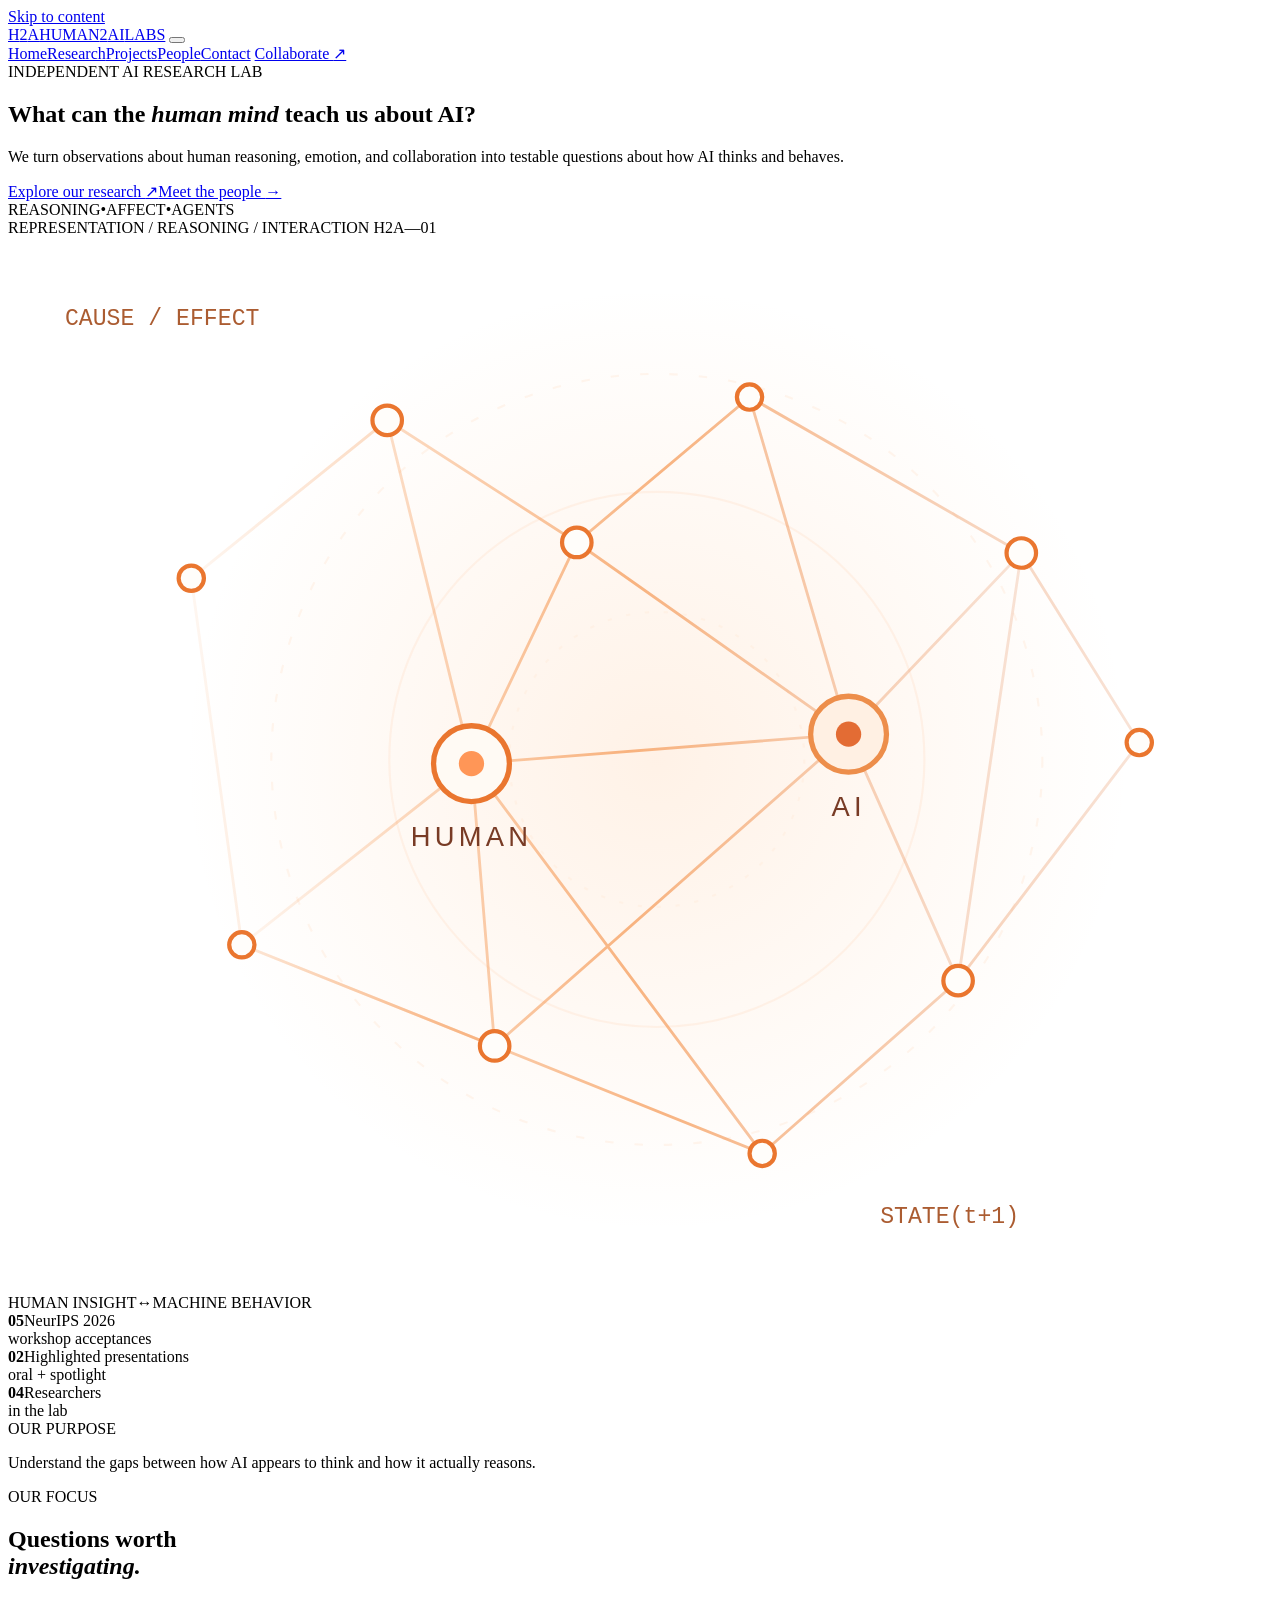
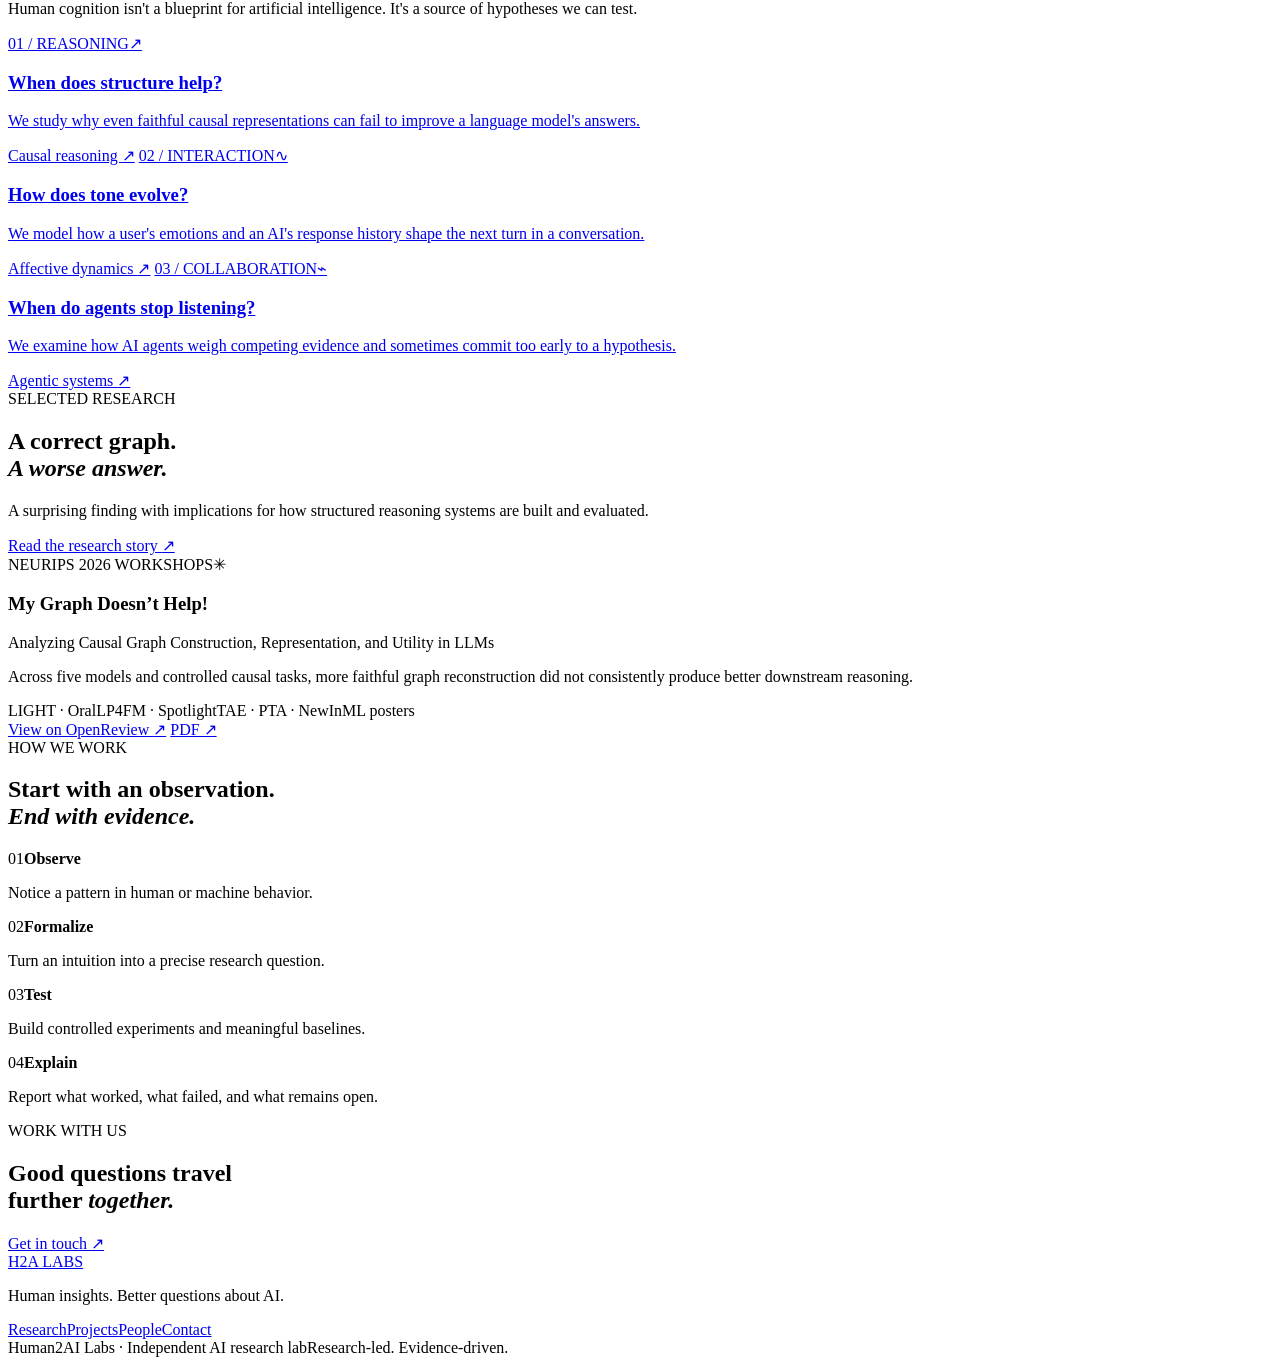
==== index.html @ 99ce7f2d "Add files via upload" ====
<!doctype html>
<html lang="en">
<head>
  <meta charset="utf-8"><meta name="viewport" content="width=device-width, initial-scale=1">
  <title>Home | Human2AI Labs</title>
  <meta name="description" content="Human2AI Labs investigates AI reasoning, affective dynamics, and agentic behavior through questions inspired by human cognition.">
  <meta name="theme-color" content="#fffaf4">
  <meta property="og:title" content="Home | Human2AI Labs"><meta property="og:description" content="Human2AI Labs investigates AI reasoning, affective dynamics, and agentic behavior through questions inspired by human cognition."><meta property="og:type" content="website">
  <link rel="icon" href="assets/favicon.svg" type="image/svg+xml">
  <link rel="preconnect" href="https://fonts.googleapis.com">
  <link rel="preconnect" href="https://fonts.gstatic.com" crossorigin>
  <link href="https://fonts.googleapis.com/css2?family=DM+Sans:wght@400;500;600;700;800&family=Manrope:wght@400;500;600;700;800&display=swap" rel="stylesheet">
  <link rel="stylesheet" href="assets/styles.css">
</head>
<body class="page-index">
<a class="skip-link" href="#main">Skip to content</a>
<header class="site-header">
 <div class="container header-inner">
  <a class="brand" href="index.html" aria-label="Human2AI Labs homepage"><span class="brand-mark"><span class="brand-h">H</span><span class="brand-split">2</span><span class="brand-a">A</span></span><span class="brand-word">HUMAN<span class="brand-two">2</span>AI<span class="brand-sub">LABS</span></span></a>
  <button class="nav-toggle" type="button" aria-label="Open navigation" aria-controls="main-nav" aria-expanded="false"><span></span><span></span><span></span></button>
  <nav id="main-nav" class="main-nav" aria-label="Main navigation">
    <a href="index.html" aria-current="page">Home</a><a href="research.html" >Research</a><a href="projects.html" >Projects</a><a href="people.html" >People</a><a href="contact.html" >Contact</a>
    <a href="contact.html" class="nav-cta">Collaborate <span aria-hidden="true">↗</span></a>
  </nav>
 </div>
</header>
<main id="main">
<section class="hero-section">
 <div class="container hero-grid">
  <div class="hero-copy"><div class="eyebrow light"><span class="eyebrow-line"></span> INDEPENDENT AI RESEARCH LAB</div>
   <h1>What can the <em>human mind</em> teach us about AI?</h1>
   <p class="hero-lede">We turn observations about human reasoning, emotion, and collaboration into testable questions about how AI thinks and behaves.</p>
   <div class="hero-buttons"><a class="button button-primary" href="research.html">Explore our research <span>↗</span></a><a class="button button-ghost" href="people.html">Meet the people <span>→</span></a></div>
   <div class="hero-rail"><span class="rail-line"></span><span>REASONING</span><span>•</span><span>AFFECT</span><span>•</span><span>AGENTS</span></div>
  </div>
  <div class="hero-art" aria-hidden="true">
  <div class="visual-top"><span class="visual-dot"></span> REPRESENTATION / REASONING / INTERACTION <span class="visual-index">H2A—01</span></div>
  <svg class="network" viewBox="0 0 600 500" role="img" aria-label="Abstract network of human cognition and AI systems">
    <defs>
      <linearGradient id="nline" x1="0" x2="1"><stop offset="0" stop-color="#f59650" stop-opacity=".08"/><stop offset=".5" stop-color="#f59650" stop-opacity=".7"/><stop offset="1" stop-color="#e9a37b" stop-opacity=".3"/></linearGradient>
      <radialGradient id="glow"><stop stop-color="#ffb577" stop-opacity=".18"/><stop offset="1" stop-color="#ffb577" stop-opacity="0"/></radialGradient>
    </defs>
    <circle cx="308" cy="248" r="224" fill="url(#glow)"/>
    <circle cx="308" cy="248" r="183" fill="none" stroke="#ffc194" stroke-opacity=".15" stroke-dasharray="4 10"/>
    <circle cx="308" cy="248" r="127" fill="none" stroke="#ffc194" stroke-opacity=".16"/>
    <circle cx="308" cy="248" r="70" fill="none" stroke="#ffc194" stroke-opacity=".10" stroke-dasharray="2 7"/>
    <g stroke="url(#nline)" stroke-width="1.35" fill="none">
      <path d="M87 162 180 87 270 145 352 76 481 150 537 240 451 353 358 435 231 384 111 336 87 162"/>
      <path d="M180 87 220 250 111 336 M270 145 220 250 358 435 M352 76 399 236 481 150 M481 150 451 353 399 236 M111 336 231 384 220 250 M220 250 399 236 451 353 M270 145 399 236 M231 384 399 236"/>
    </g>
    <g fill="#fffdfa" stroke="#ea762f" stroke-width="2">
      <circle cx="87" cy="162" r="6"/><circle cx="180" cy="87" r="7"/><circle cx="270" cy="145" r="7"/><circle cx="352" cy="76" r="6"/>
      <circle cx="481" cy="150" r="7"/><circle cx="537" cy="240" r="6"/><circle cx="451" cy="353" r="7"/><circle cx="358" cy="435" r="6"/>
      <circle cx="231" cy="384" r="7"/><circle cx="111" cy="336" r="6"/>
    </g>
    <circle cx="220" cy="250" r="18" fill="#fffaf4" stroke="#ea762f" stroke-width="2.5"/><circle cx="220" cy="250" r="6" fill="#ff9657"/>
    <circle cx="399" cy="236" r="18" fill="#fff0e3" stroke="#ed8e4b" stroke-width="2.5"/><circle cx="399" cy="236" r="6" fill="#e36c34"/>
    <g font-size="13" font-family="Arial, sans-serif" letter-spacing="2" fill="#783b25">
      <text x="220" y="289" text-anchor="middle">HUMAN</text><text x="399" y="275" text-anchor="middle">AI</text>
    </g>
    <g font-family="monospace" font-size="11" fill="#ab5c31"><text x="27" y="42">CAUSE / EFFECT</text><text x="414" y="468">STATE(t+1)</text></g>
  </svg>
  <div class="visual-bottom"><span>HUMAN INSIGHT</span><span class="visual-arrow">↔</span><span>MACHINE BEHAVIOR</span></div>
</div>
 </div>
</section>
<section class="overview-band"><div class="container metrics-grid">
 <div class="metric"><strong>05</strong><span>NeurIPS 2026<br>workshop acceptances</span></div>
 <div class="metric"><strong>02</strong><span>Highlighted presentations<br>oral + spotlight</span></div>
 <div class="metric"><strong>04</strong><span>Researchers<br>in the lab</span></div>
 <div class="metric metric-caption"><span class="eyebrow">OUR PURPOSE</span><p>Understand the gaps between how AI appears to think and how it actually reasons.</p></div>
</div></section>
<section class="section"><div class="container">
 <div class="section-head split"><div><div class="eyebrow"><span class="eyebrow-line"></span> OUR FOCUS</div><h2>Questions worth<br><em>investigating.</em></h2></div><p>Human cognition isn't a blueprint for artificial intelligence. It's a source of hypotheses we can test.</p></div>
 <div class="three-col">
  <a class="focus-card" href="research.html#causal"><span class="card-index">01 / REASONING</span><span class="focus-glyph">↗</span><h3>When does structure help?</h3><p>We study why even faithful causal representations can fail to improve a language model's answers.</p><span class="card-link">Causal reasoning <span>↗</span></span></a>
  <a class="focus-card" href="research.html#affect"><span class="card-index">02 / INTERACTION</span><span class="focus-glyph">∿</span><h3>How does tone evolve?</h3><p>We model how a user's emotions and an AI's response history shape the next turn in a conversation.</p><span class="card-link">Affective dynamics <span>↗</span></span></a>
  <a class="focus-card" href="research.html#agents"><span class="card-index">03 / COLLABORATION</span><span class="focus-glyph">⌁</span><h3>When do agents stop listening?</h3><p>We examine how AI agents weigh competing evidence and sometimes commit too early to a hypothesis.</p><span class="card-link">Agentic systems <span>↗</span></span></a>
 </div>
</div></section>
<section class="section tinted"><div class="container featured-grid">
 <div class="feature-label"><div class="eyebrow"><span class="eyebrow-line"></span> SELECTED RESEARCH</div><h2>A correct graph.<br><em>A worse answer.</em></h2><p>A surprising finding with implications for how structured reasoning systems are built and evaluated.</p><a class="text-link" href="research.html#causal">Read the research story <span>↗</span></a></div>
 <article class="feature-paper"><div class="paper-topline"><span class="pill pill-dark">NEURIPS 2026 WORKSHOPS</span><span class="paper-star">✳</span></div><h3>My Graph Doesn’t Help!</h3><p class="paper-subtitle">Analyzing Causal Graph Construction, Representation, and Utility in LLMs</p><div class="feature-rule"></div><p>Across five models and controlled causal tasks, more faithful graph reconstruction did not consistently produce better downstream reasoning.</p><div class="paper-badges"><span>LIGHT · Oral</span><span>LP4FM · Spotlight</span><span>TAE · PTA · NewInML posters</span></div><a class="text-link" href="https://openreview.net/forum?id=rM2qEFqoWK" target="_blank" rel="noopener noreferrer">View on OpenReview <span>↗</span></a> <a class="text-link pdf-link" href="https://openreview.net/pdf?id=rM2qEFqoWK" target="_blank" rel="noopener noreferrer">PDF ↗</a></article>
</div></section>
<section class="section statement-section"><div class="container statement-grid"><div class="eyebrow"><span class="eyebrow-line"></span> HOW WE WORK</div><div><h2>Start with an observation.<br><em>End with evidence.</em></h2><div class="steps"><div><span>01</span><strong>Observe</strong><p>Notice a pattern in human or machine behavior.</p></div><div><span>02</span><strong>Formalize</strong><p>Turn an intuition into a precise research question.</p></div><div><span>03</span><strong>Test</strong><p>Build controlled experiments and meaningful baselines.</p></div><div><span>04</span><strong>Explain</strong><p>Report what worked, what failed, and what remains open.</p></div></div></div></div></section>
<section class="cta-band"><div class="container cta-content"><div><div class="eyebrow light">WORK WITH US</div><h2>Good questions travel<br>further <em>together.</em></h2></div><a class="button button-white" href="contact.html">Get in touch <span>↗</span></a></div></section>
</main>
<footer class="site-footer">
 <div class="container footer-top"><div><a class="footer-logo" href="index.html">H<span>2</span>A<span class="footer-lab"> LABS</span></a><p>Human insights. Better questions about AI.</p></div><div class="footer-links"><a href="research.html">Research</a><a href="projects.html">Projects</a><a href="people.html">People</a><a href="contact.html">Contact</a></div></div>
 <div class="container footer-bottom"><span>Human2AI Labs · Independent AI research lab</span><span>Research-led. Evidence-driven.</span></div>
</footer>
<script src="assets/site.js" defer></script>
</body>
</html>
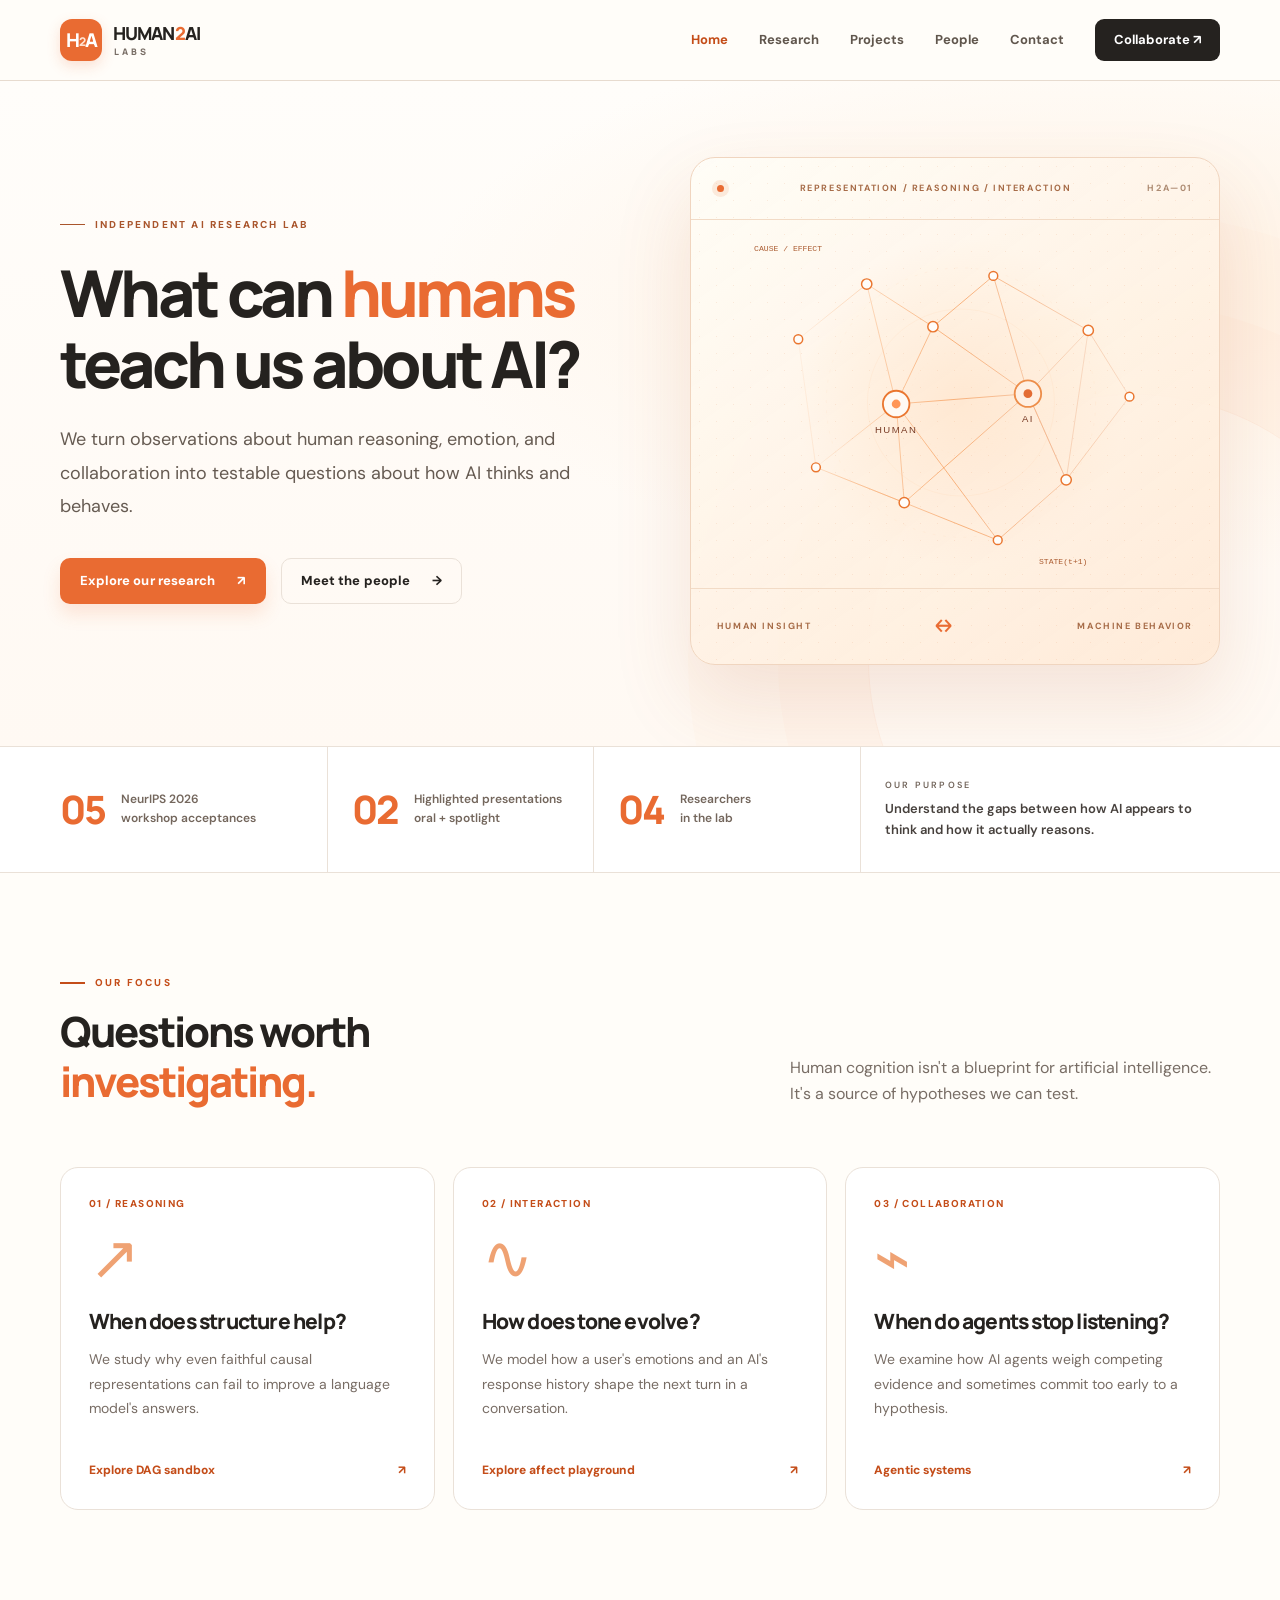
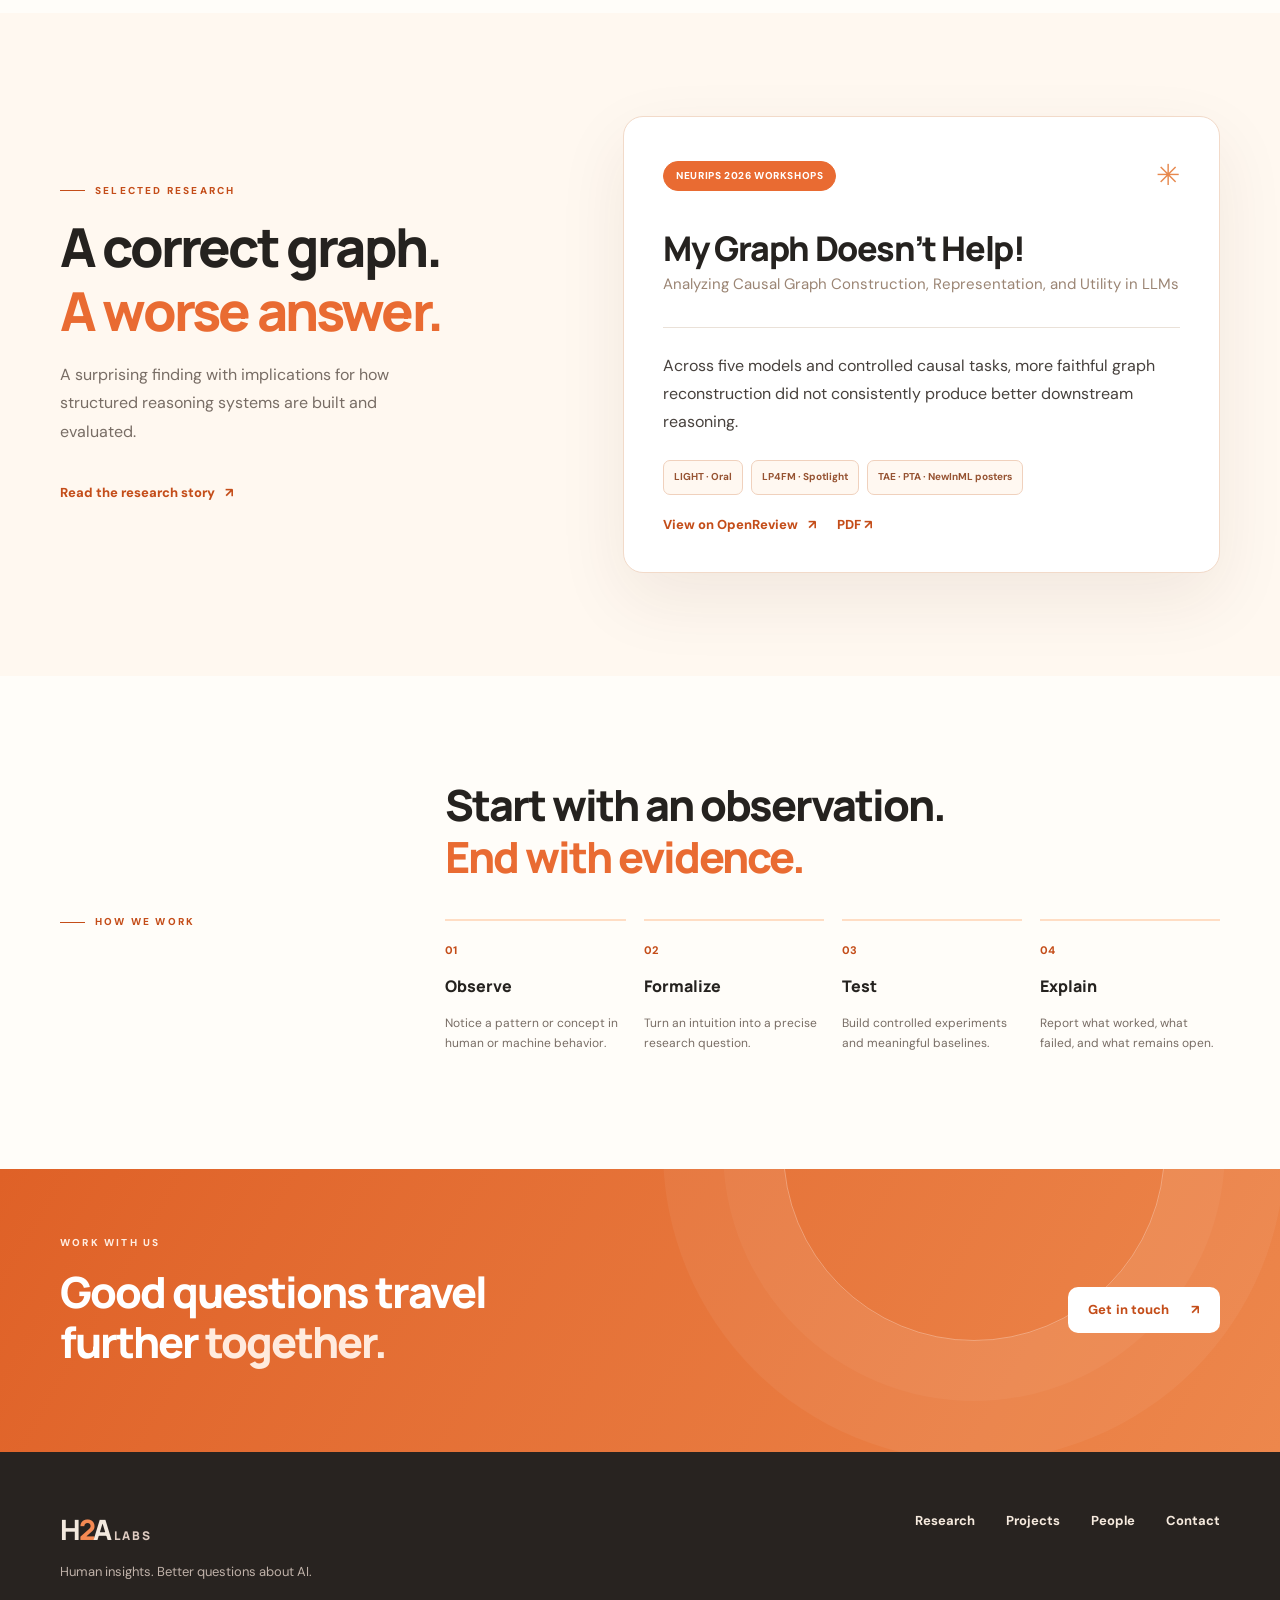
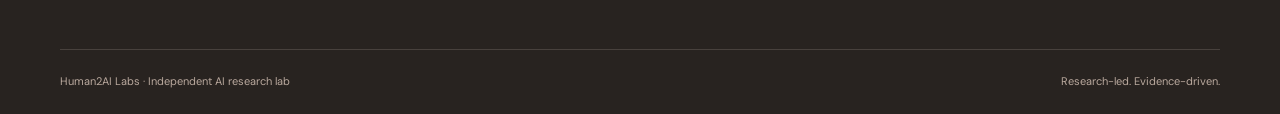
==== commit 1e9ecf13: "Add gated paper previews and interactive H2A research sandboxes" ====
--- a/index.html
+++ b/index.html
@@ -28,10 +28,10 @@
 <section class="hero-section">
  <div class="container hero-grid">
   <div class="hero-copy"><div class="eyebrow light"><span class="eyebrow-line"></span> INDEPENDENT AI RESEARCH LAB</div>
-   <h1>What can the <em>human mind</em> teach us about AI?</h1>
+   <h1>What can <em>humans</em> teach us about AI?</h1>
    <p class="hero-lede">We turn observations about human reasoning, emotion, and collaboration into testable questions about how AI thinks and behaves.</p>
    <div class="hero-buttons"><a class="button button-primary" href="research.html">Explore our research <span>↗</span></a><a class="button button-ghost" href="people.html">Meet the people <span>→</span></a></div>
-   <div class="hero-rail"><span class="rail-line"></span><span>REASONING</span><span>•</span><span>AFFECT</span><span>•</span><span>AGENTS</span></div>
+   
   </div>
   <div class="hero-art" aria-hidden="true">
   <div class="visual-top"><span class="visual-dot"></span> REPRESENTATION / REASONING / INTERACTION <span class="visual-index">H2A—01</span></div>
@@ -73,8 +73,8 @@
 <section class="section"><div class="container">
  <div class="section-head split"><div><div class="eyebrow"><span class="eyebrow-line"></span> OUR FOCUS</div><h2>Questions worth<br><em>investigating.</em></h2></div><p>Human cognition isn't a blueprint for artificial intelligence. It's a source of hypotheses we can test.</p></div>
  <div class="three-col">
-  <a class="focus-card" href="research.html#causal"><span class="card-index">01 / REASONING</span><span class="focus-glyph">↗</span><h3>When does structure help?</h3><p>We study why even faithful causal representations can fail to improve a language model's answers.</p><span class="card-link">Causal reasoning <span>↗</span></span></a>
-  <a class="focus-card" href="research.html#affect"><span class="card-index">02 / INTERACTION</span><span class="focus-glyph">∿</span><h3>How does tone evolve?</h3><p>We model how a user's emotions and an AI's response history shape the next turn in a conversation.</p><span class="card-link">Affective dynamics <span>↗</span></span></a>
+  <a class="focus-card" href="dag-sandbox.html"><span class="card-index">01 / REASONING</span><span class="focus-glyph">↗</span><h3>When does structure help?</h3><p>We study why even faithful causal representations can fail to improve a language model's answers.</p><span class="card-link">Explore DAG sandbox <span>↗</span></span></a>
+  <a class="focus-card" href="affect-sandbox.html"><span class="card-index">02 / INTERACTION</span><span class="focus-glyph">∿</span><h3>How does tone evolve?</h3><p>We model how a user's emotions and an AI's response history shape the next turn in a conversation.</p><span class="card-link">Explore affect playground <span>↗</span></span></a>
   <a class="focus-card" href="research.html#agents"><span class="card-index">03 / COLLABORATION</span><span class="focus-glyph">⌁</span><h3>When do agents stop listening?</h3><p>We examine how AI agents weigh competing evidence and sometimes commit too early to a hypothesis.</p><span class="card-link">Agentic systems <span>↗</span></span></a>
  </div>
 </div></section>
@@ -82,7 +82,7 @@
  <div class="feature-label"><div class="eyebrow"><span class="eyebrow-line"></span> SELECTED RESEARCH</div><h2>A correct graph.<br><em>A worse answer.</em></h2><p>A surprising finding with implications for how structured reasoning systems are built and evaluated.</p><a class="text-link" href="research.html#causal">Read the research story <span>↗</span></a></div>
  <article class="feature-paper"><div class="paper-topline"><span class="pill pill-dark">NEURIPS 2026 WORKSHOPS</span><span class="paper-star">✳</span></div><h3>My Graph Doesn’t Help!</h3><p class="paper-subtitle">Analyzing Causal Graph Construction, Representation, and Utility in LLMs</p><div class="feature-rule"></div><p>Across five models and controlled causal tasks, more faithful graph reconstruction did not consistently produce better downstream reasoning.</p><div class="paper-badges"><span>LIGHT · Oral</span><span>LP4FM · Spotlight</span><span>TAE · PTA · NewInML posters</span></div><a class="text-link" href="https://openreview.net/forum?id=rM2qEFqoWK" target="_blank" rel="noopener noreferrer">View on OpenReview <span>↗</span></a> <a class="text-link pdf-link" href="https://openreview.net/pdf?id=rM2qEFqoWK" target="_blank" rel="noopener noreferrer">PDF ↗</a></article>
 </div></section>
-<section class="section statement-section"><div class="container statement-grid"><div class="eyebrow"><span class="eyebrow-line"></span> HOW WE WORK</div><div><h2>Start with an observation.<br><em>End with evidence.</em></h2><div class="steps"><div><span>01</span><strong>Observe</strong><p>Notice a pattern in human or machine behavior.</p></div><div><span>02</span><strong>Formalize</strong><p>Turn an intuition into a precise research question.</p></div><div><span>03</span><strong>Test</strong><p>Build controlled experiments and meaningful baselines.</p></div><div><span>04</span><strong>Explain</strong><p>Report what worked, what failed, and what remains open.</p></div></div></div></div></section>
+<section class="section statement-section"><div class="container statement-grid"><div class="eyebrow"><span class="eyebrow-line"></span> HOW WE WORK</div><div><h2>Start with an observation.<br><em>End with evidence.</em></h2><div class="steps"><div><span>01</span><strong>Observe</strong><p>Notice a pattern or concept in human or machine behavior.</p></div><div><span>02</span><strong>Formalize</strong><p>Turn an intuition into a precise research question.</p></div><div><span>03</span><strong>Test</strong><p>Build controlled experiments and meaningful baselines.</p></div><div><span>04</span><strong>Explain</strong><p>Report what worked, what failed, and what remains open.</p></div></div></div></div></section>
 <section class="cta-band"><div class="container cta-content"><div><div class="eyebrow light">WORK WITH US</div><h2>Good questions travel<br>further <em>together.</em></h2></div><a class="button button-white" href="contact.html">Get in touch <span>↗</span></a></div></section>
 </main>
 <footer class="site-footer">
--- a/assets/styles.css
+++ b/assets/styles.css
@@ -0,0 +1,100 @@
+:root{
+  --bg:#fffdf9; --paper:#fff; --warm:#fff4e9; --warm2:#fff8f0; --cream:#f9f0e5;
+  --ink:#25221f; --text:#47413d; --muted:#786d65; --faint:#988b81;
+  --orange:#e96b32; --orange-deep:#c44d19; --orange-pale:#ffddc4;
+  --line:#eae1d8; --shadow:0 26px 70px rgba(76,43,20,.08);
+  --wide:1160px; --radius:16px; --radius-large:23px;
+}
+*{box-sizing:border-box}
+html{scroll-behavior:smooth;scroll-padding-top:115px}
+body{margin:0;background:var(--bg);color:var(--ink);font-family:'DM Sans',Inter,Arial,sans-serif;font-size:16px;line-height:1.65;-webkit-font-smoothing:antialiased}
+::selection{background:#ffd9bd;color:#40220f}
+a{color:inherit;text-decoration:none}a:focus-visible,button:focus-visible,summary:focus-visible{outline:3px solid #f5aa7b;outline-offset:4px}button{font:inherit;cursor:pointer}
+.container{width:min(calc(100% - 60px),var(--wide));margin-inline:auto}
+.skip-link{position:absolute;left:18px;top:-120px;background:var(--ink);color:white;padding:12px;z-index:100}
+.skip-link:focus{top:10px}
+.site-header{position:sticky;top:0;z-index:20;background:rgba(255,253,249,.92);backdrop-filter:blur(18px);border-bottom:1px solid rgba(227,214,200,.84)}
+.header-inner{min-height:80px;display:flex;align-items:center;justify-content:space-between;gap:20px}
+.brand{display:inline-flex;align-items:center;gap:11px;font-weight:800;line-height:1;white-space:nowrap}
+.brand-mark{width:42px;height:42px;display:flex;align-items:center;justify-content:center;background:var(--orange);border-radius:12px;color:white;letter-spacing:-2.2px;font-family:Manrope,sans-serif;font-size:19px;box-shadow:0 5px 14px rgba(233,107,50,.2)}
+.brand-split{font-size:12px;margin:0 1px;color:#ffe3d2;transform:translateY(2px)}
+.brand-word{display:inline-flex;align-items:baseline;font-family:Manrope,sans-serif;font-size:18px;letter-spacing:-.9px;color:var(--ink);position:relative;padding-bottom:14px}
+.brand-two{color:var(--orange)}.brand-sub{font-size:9px;letter-spacing:3px;color:var(--muted);position:absolute;bottom:0;left:1px}
+.main-nav{display:flex;align-items:center;gap:31px}.main-nav>a{font-size:13px;font-weight:700;color:#60564d;transition:color .18s}.main-nav>a:hover,.main-nav>a[aria-current=page]{color:var(--orange-deep)}
+.main-nav .nav-cta{color:white;background:var(--ink);padding:10px 19px;border-radius:9px}.main-nav .nav-cta:hover{color:white;background:var(--orange)}
+.nav-toggle{display:none;background:transparent;border:0;padding:9px;align-items:center;justify-content:center;flex-direction:column;gap:5px}.nav-toggle span{height:2px;width:22px;background:var(--ink);border-radius:5px}
+.eyebrow{color:var(--orange-deep);font-size:10px;font-weight:800;line-height:1.4;letter-spacing:2.2px;display:flex;align-items:center;gap:10px;text-transform:uppercase}.eyebrow.light{color:#a9552c}.eyebrow-line{width:25px;height:1.5px;background:currentColor;display:inline-block;flex:none}
+.hero-section{min-height:665px;overflow:hidden;position:relative;background:radial-gradient(ellipse at 87% 33%,#fff1e2 0,rgba(255,241,226,0) 44%),linear-gradient(180deg,#fffdfa 0%,#fff9f3 100%)}
+.hero-section:after{content:'';position:absolute;right:-120px;bottom:-180px;width:530px;height:530px;border:1px solid rgba(238,138,78,.09);border-radius:50%;box-shadow:0 0 0 90px rgba(239,156,101,.03),0 0 0 180px rgba(239,156,101,.025);pointer-events:none}
+.hero-grid{display:grid;grid-template-columns:minmax(0,1.05fr) minmax(0,.95fr);align-items:center;min-height:660px;gap:44px;position:relative;z-index:1}
+.hero-copy{padding:62px 0}.hero-copy h1,.page-hero h1{font-family:Manrope,sans-serif;letter-spacing:-3.7px;line-height:1.105;font-size:clamp(45px,5.05vw,73px);font-weight:800;margin:25px 0 24px}
+h1 em,h2 em{font-style:normal;color:var(--orange);position:relative}
+.hero-lede{max-width:530px;font-size:18px;line-height:1.85;color:#665b52;margin:0}
+.hero-buttons{display:flex;align-items:center;gap:15px;flex-wrap:wrap;margin-top:35px}
+.button{display:inline-flex;align-items:center;justify-content:center;gap:22px;font-size:13px;font-weight:800;letter-spacing:.05px;padding:14px 19px;border-radius:10px;transition:background .2s,transform .2s,color .2s;border:1px solid transparent;line-height:1.25;white-space:nowrap}
+.button:hover{transform:translateY(-2px)}.button-primary{background:var(--orange);color:white;box-shadow:0 10px 18px rgba(233,107,50,.15)}.button-primary:hover{background:var(--orange-deep)}
+.button-ghost{background:transparent;border:1px solid var(--line);color:var(--ink)}.button-ghost:hover{background:var(--paper)}
+.button-outline{border:1px solid #eccdb9;color:var(--orange-deep);background:white}.button-outline:hover,.button-soft:hover{background:var(--orange);color:white}.button-soft{background:var(--warm);color:var(--orange-deep)}
+.button-dark{background:var(--ink);color:white}.button-dark:hover{background:var(--orange)}.button-white{background:#fff;color:var(--orange-deep)}.button-white:hover{background:#fff1e6}
+.hero-rail{display:flex;gap:13px;align-items:center;color:#a69383;font-size:10px;font-weight:800;letter-spacing:1.6px;margin-top:74px;flex-wrap:wrap}.rail-line{display:inline-block;width:24px;height:1px;background:var(--orange)}
+.hero-art{position:relative;border:1px solid #f0d5bf;background:linear-gradient(145deg,rgba(255,253,247,.96),rgba(255,233,212,.88));border-radius:25px;box-shadow:0 36px 80px rgba(177,95,50,.14);overflow:hidden;min-height:474px;display:flex;flex-direction:column}
+.hero-art:before{content:'';position:absolute;inset:0;background-image:radial-gradient(#df8f5e 0.65px,transparent 0.65px);background-size:17px 17px;opacity:.16;pointer-events:none}
+.visual-top,.visual-bottom{position:relative;z-index:1;display:flex;align-items:center;justify-content:space-between;gap:6px;font:700 9px/1.5 'DM Sans',sans-serif;letter-spacing:1.6px;color:#a76c48;padding:24px 26px}.visual-top{border-bottom:1px solid #f2dbc6}.visual-dot{width:7px;height:7px;background:var(--orange);border-radius:50%;box-shadow:0 0 0 5px rgba(233,107,50,.13)}.visual-index{color:#ad8b72}.network{width:100%;max-height:368px;flex:1;position:relative;z-index:1}.visual-bottom{border-top:1px solid #f2dbc6}.visual-arrow{color:var(--orange);font-size:18px}
+.overview-band{border-top:1px solid var(--line);border-bottom:1px solid var(--line);background:#fff}.metrics-grid{display:grid;grid-template-columns:repeat(3,1fr) 1.35fr}.metric{display:flex;align-items:center;gap:16px;padding:31px 24px;border-left:1px solid var(--line)}.metric:first-child{padding-left:0;border-left:0}.metric strong{font-family:Manrope,sans-serif;color:var(--orange);font-size:39px;line-height:1;font-weight:800;letter-spacing:-2px}.metric>span{font-size:12px;line-height:1.6;color:#73665c;font-weight:600}.metric-caption{display:block;padding-right:0}.metric-caption .eyebrow{font-size:9px;margin-bottom:7px}.metric-caption p{font-size:13px;line-height:1.6;margin:0;font-weight:600;color:var(--text)}
+.section{padding:103px 0}.section.tinted,.tinted{background:var(--warm2)}.section-head{margin-bottom:43px}.section-head.split{display:grid;grid-template-columns:1.1fr .8fr;gap:40px;align-items:end}.section-head.split>p{max-width:430px;justify-self:end;color:var(--muted);font-size:16px}.section-head h2,h2{font-family:Manrope,sans-serif;line-height:1.2;font-size:clamp(30px,3.25vw,46px);letter-spacing:-2px;font-weight:800;margin:17px 0}.section-head>p,.section-head>div>p{color:var(--muted);max-width:650px}.three-col{display:grid;grid-template-columns:repeat(3,1fr);gap:18px}.focus-card{border:1px solid var(--line);background:#fff;border-radius:18px;padding:28px;min-height:343px;display:flex;flex-direction:column;transition:transform .25s,border-color .25s,box-shadow .25s}.focus-card:hover{transform:translateY(-6px);border-color:#efbd96;box-shadow:var(--shadow)}.card-index,.project-small{color:var(--orange-deep);font-size:10px;font-weight:800;letter-spacing:1.4px}.focus-glyph{font-family:Manrope,sans-serif;font-size:61px;line-height:1.45;color:#efa273}.focus-card h3{font:800 21px/1.3 Manrope,sans-serif;letter-spacing:-.8px;margin:7px 0}.focus-card p{font-size:14px;color:var(--muted);margin:5px 0 20px;line-height:1.75}.card-link{margin-top:auto;color:var(--orange-deep);display:flex;justify-content:space-between;font-size:12px;font-weight:800}
+.featured-grid{display:grid;grid-template-columns:.9fr 1.1fr;gap:75px;align-items:center}.feature-label h2{font-size:clamp(38px,4.2vw,57px);letter-spacing:-2.8px}.feature-label>p{font-size:16px;color:var(--muted);line-height:1.8;max-width:350px}.text-link{display:inline-flex;align-items:center;gap:10px;font-weight:800;color:var(--orange-deep);font-size:13px;margin-top:20px;line-height:1.5}.text-link:hover{color:var(--ink)}.pdf-link{margin-left:16px}.feature-paper{padding:35px 39px;background:#fff;border:1px solid #f2dac9;border-radius:20px;box-shadow:var(--shadow)}.paper-topline{display:flex;justify-content:space-between;align-items:center}.pill{display:inline-flex;align-items:center;background:#fff5ed;color:#b44e20;border:1px solid #f6d5bf;border-radius:50px;letter-spacing:.6px;font-size:10px;font-weight:800;padding:8px 12px;line-height:1.2}.pill-dark,.pill-solid{background:var(--orange);border-color:var(--orange);color:white}.pill-muted{background:#f2eee9;color:#65584d;border-color:#e4dcd4}.paper-star{color:#e7884d;font-size:29px}.feature-paper h3{font:800 34px/1.23 Manrope,sans-serif;letter-spacing:-1.4px;margin:28px 0 3px}.paper-subtitle{color:#9b8574;font-size:15px;margin:3px 0}.feature-rule{height:1px;background:var(--line);margin:30px 0 24px}.feature-paper>p:not(.paper-subtitle){color:var(--text);line-height:1.75}.paper-badges{display:flex;gap:8px;flex-wrap:wrap;margin-top:24px}.paper-badges>span{border:1px solid #f0d1bd;background:#fff8f1;padding:8px 10px;font-size:10px;font-weight:700;color:#965332;border-radius:7px}
+.statement-grid{display:grid;grid-template-columns:.42fr 1fr;gap:60px}.statement-grid h2{margin-top:0;font-size:43px}.steps{display:grid;grid-template-columns:repeat(4,1fr);gap:18px;margin-top:37px}.steps>div{border-top:2px solid var(--orange-pale);padding-top:20px}.steps>div>span{display:block;font-size:11px;color:var(--orange-deep);font-weight:800;margin-bottom:15px}.steps strong{font:800 16px Manrope,sans-serif}.steps p{font-size:12px;color:var(--muted);line-height:1.7}
+.cta-band{padding:67px 0;background:linear-gradient(120deg,#df6127 0%,#ed874c 100%);color:#fff;position:relative;overflow:hidden}.cta-band:after{content:'';width:380px;height:380px;position:absolute;right:9%;top:-210px;border:1px solid rgba(255,255,255,.3);border-radius:50%;box-shadow:0 0 0 60px rgba(255,255,255,.04),0 0 0 120px rgba(255,255,255,.05)}.cta-content{display:flex;justify-content:space-between;align-items:center;position:relative;z-index:1;gap:36px}.cta-content .eyebrow{color:#ffede1}.cta-content h2{font-size:43px;line-height:1.18}.cta-content h2 em{color:#ffebde}
+.site-footer{background:#282320;color:#f3e9de;padding:58px 0 24px}.footer-top{display:flex;justify-content:space-between;gap:35px}.footer-logo{font:800 28px Manrope,sans-serif;letter-spacing:-2px}.footer-logo span{color:#f58a53}.footer-logo .footer-lab{font:800 12px Manrope,sans-serif;letter-spacing:2px;color:#decbc1}.footer-top p{color:#bfb1a8;font-size:13px}.footer-links{display:flex;flex-wrap:wrap;align-items:flex-start;gap:31px}.footer-links a{font-size:13px;font-weight:700;color:#f6eade}.footer-links a:hover{color:#ff9c67}.footer-bottom{border-top:1px solid #48413d;display:flex;justify-content:space-between;gap:20px;margin-top:53px;padding-top:22px;font-size:11px;color:#baa99e}
+/* Inner page shared components */
+.page-hero{padding:99px 0 105px;background:radial-gradient(circle at 80% 6%,rgba(255,189,141,.32),transparent 34%),linear-gradient(145deg,#fffaf5,#fff1e4);border-bottom:1px solid #f1e3d5;position:relative;overflow:hidden}
+.page-hero:after{content:'';height:450px;width:450px;border:1px solid #f2d5bc;position:absolute;border-radius:50%;top:-240px;right:7%;box-shadow:0 0 0 70px rgba(237,133,65,.04),0 0 0 140px rgba(237,133,65,.035)}
+.page-hero .container{position:relative;z-index:1}.page-hero h1{font-size:clamp(44px,5vw,68px);max-width:850px;margin:19px 0 22px}.page-hero p{font-size:18px;line-height:1.8;color:#68594b;max-width:690px;margin:0}
+.small-head h2{font-size:39px}.small-head>p{max-width:740px}
+/* Research */
+.research-item{display:grid;grid-template-columns:220px 1fr;gap:40px;padding:42px 0 54px;border-top:1px solid var(--line);scroll-margin-top:115px}.research-item:last-of-type{border-bottom:1px solid var(--line)}.research-number{font:800 45px/1 Manrope,sans-serif;color:#e9b38f;letter-spacing:-3px}.research-number span{font:800 10px/1.7 'DM Sans',sans-serif;letter-spacing:1.3px;display:block;color:#ba744c;margin-top:16px}.tag-row{display:flex;flex-wrap:wrap;gap:8px;margin-bottom:17px}.research-content h3{max-width:850px;font:800 clamp(23px,2.7vw,34px)/1.3 Manrope,sans-serif;letter-spacing:-1.2px;margin:5px 0 12px}.author-line{font-size:13px;font-weight:700;color:var(--orange-deep)}.research-lede{font-size:17px;max-width:720px;font-weight:500;line-height:1.76;color:var(--text)}.research-insight{border-left:3px solid var(--orange);background:#fff8f1;padding:19px 23px;margin:24px 0;max-width:850px}.research-insight span{font-size:9px;font-weight:800;letter-spacing:1.6px;color:var(--orange-deep)}.research-insight p{margin:7px 0 0;color:#615448;font-size:14px;line-height:1.8}.facts{display:flex;gap:27px;flex-wrap:wrap;margin:25px 0}.facts>div{border-right:1px solid var(--line);padding-right:25px}.facts>div:last-child{border-right:0}.facts strong{display:block;font:800 26px Manrope,sans-serif;color:#dd6530}.facts span{display:block;font-size:10px;color:var(--muted);font-weight:700}.venue-line{max-width:830px;font-size:13px;color:var(--text);line-height:1.75}.venue-line strong{color:var(--ink)}.paper-actions{display:flex;flex-wrap:wrap;gap:10px;align-items:center}.research-content>.button{margin-top:12px}.abstract-details{margin:25px 0;border:1px solid var(--line);border-radius:12px;background:white;max-width:850px;overflow:hidden}.abstract-details summary{cursor:pointer;list-style:none;padding:14px 17px;display:flex;justify-content:space-between;align-items:center;font-size:13px;font-weight:800;color:var(--orange-deep)}.abstract-details summary::-webkit-details-marker{display:none}.abstract-details summary span{font-size:20px;font-weight:400;transition:transform .2s}.abstract-details[open] summary span{transform:rotate(45deg)}.abstract-details p{padding:0 18px 19px;margin:0;font-size:13px;color:var(--text);line-height:1.9}.prior-grid{display:grid;grid-template-columns:.8fr 1.2fr;gap:70px;align-items:start}.prior-card{border:1px solid var(--line);background:white;border-radius:17px;padding:28px}.prior-card h3{font:800 22px/1.45 Manrope,sans-serif;letter-spacing:-.7px}.prior-card>p{font-size:14px;color:var(--text)}.prior-card .status-note{font-weight:700;color:var(--orange-deep)}
+/* Projects */
+.project-card{display:grid;grid-template-columns:.8fr 1.2fr;gap:0;background:white;border:1px solid var(--line);border-radius:20px;overflow:hidden;margin:22px 0;min-height:325px}.project-visual{position:relative;display:flex;align-items:center;justify-content:center;background:linear-gradient(135deg,#fff1df,#fbe3cf);min-height:320px;overflow:hidden}.project-visual:before{content:'';position:absolute;inset:0;background-image:linear-gradient(to right,#b87f6420 1px,transparent 1px),linear-gradient(to bottom,#b87f6420 1px,transparent 1px);background-size:36px 36px;mask-image:linear-gradient(115deg,transparent,#000)}.project-small{position:absolute;top:25px;left:25px}.project-visual-note{position:absolute;bottom:24px;left:24px;right:15px;color:#ab5a31;font-size:10px;font-weight:800;letter-spacing:1.1px}.project-body{padding:38px 45px;align-self:center}.project-body h3{font:800 28px/1.32 Manrope,sans-serif;letter-spacing:-1.2px;margin:13px 0}.project-body p{font-size:15px;line-height:1.8;color:var(--text);margin-bottom:22px}.project-chips{display:flex;flex-wrap:wrap;gap:8px}.project-chips span{padding:7px 10px;border-radius:6px;background:#fff2e6;border:1px solid #f3dcc8;color:#95552d;font-size:10px;font-weight:700}.project-body .text-link{margin-top:23px}.mini-graph{position:relative;width:220px;height:190px}.mini-graph i{position:absolute;width:26px;height:26px;border:5px solid var(--orange);border-radius:50%;background:white;z-index:2;box-shadow:0 2px 0 #facaaa}.mini-graph i:nth-child(1){top:35px;left:30px}.mini-graph i:nth-child(2){top:45px;left:150px}.mini-graph i:nth-child(3){top:125px;left:82px}.mini-graph i:nth-child(4){top:118px;left:175px}.mini-graph i:nth-child(5){top:7px;left:93px}.mini-graph b.line{position:absolute;border-top:2px solid #e79a62;transform-origin:left}.mini-graph .l1{width:110px;top:54px;left:51px;transform:rotate(3deg)}.mini-graph .l2{width:94px;top:66px;left:47px;transform:rotate(55deg)}.mini-graph .l3{width:114px;top:62px;left:166px;transform:rotate(129deg)}.mini-graph .l4{width:87px;top:142px;left:108px;transform:rotate(-5deg)}.project-visual svg{position:relative;width:77%;height:auto}.project-visual svg path[stroke="#68ded1"]{stroke:#dc6c2e}.project-visual svg path[stroke="#e9b184"]{stroke:#9f755a}.agent-grid{position:relative;display:flex;gap:26px;align-items:center}.agent-grid>span{height:68px;width:68px;border:2px solid #e98348;border-radius:50%;display:grid;place-items:center;background:#fff8ef;font:800 27px Manrope,sans-serif;color:#b95524}.agent-grid>strong{position:absolute;color:#b95524;top:100px;left:47%;font-size:34px}.agent-line{position:absolute;width:85%;height:2px;background:#e8a57b;z-index:0}.narrow-callout{text-align:center;max-width:730px;margin:auto}.narrow-callout .eyebrow{justify-content:center}.narrow-callout p{color:var(--muted)}.narrow-callout .button{margin-top:16px}
+/* People */
+.people-grid{display:grid;grid-template-columns:repeat(2,1fr);gap:18px}.person-card{border:1px solid var(--line);background:white;border-radius:19px;overflow:hidden;padding:25px;display:grid;grid-template-columns:118px 1fr;gap:26px;align-items:start;min-height:245px;transition:border-color .2s,transform .2s}.person-card:hover{transform:translateY(-3px);border-color:#efba97}.person-initials{height:122px;width:118px;border-radius:12px;background:linear-gradient(145deg,#ffe3cc,#ffcda9);color:#a94519;font:800 43px Manrope,sans-serif;display:flex;align-items:center;justify-content:center;position:relative;overflow:hidden}.person-initials:after{content:'';position:absolute;height:145px;width:145px;border:1px solid rgba(174,74,26,.15);border-radius:50%;right:-70px;top:-58px}.avatar-note{position:absolute;bottom:11px;color:#a55e37;font:800 7px 'DM Sans',sans-serif;letter-spacing:.8px}.person-details .eyebrow{font-size:9px;letter-spacing:1.3px}.person-details h3{font:800 24px Manrope,sans-serif;letter-spacing:-.9px;margin:13px 0 7px}.person-details p{font-size:12px;color:var(--muted);line-height:1.7;margin:10px 0}.person-details .person-affiliation{font-size:11px;color:#a9562f;font-weight:800}.person-affiliation span{color:#958276;font-weight:500}.person-details .text-link{margin-top:8px;font-size:11px}.team-principles{display:grid;grid-template-columns:1fr 1fr;gap:60px;align-items:center}.team-principles>p{font-size:17px;color:var(--muted);line-height:1.85}.people-end{padding:70px 0}.end-row{display:flex;justify-content:space-between;align-items:center;gap:45px}.end-row h2{margin:0}.end-row p{color:var(--muted);margin-bottom:0}
+/* Contact */
+.contact-grid{display:grid;grid-template-columns:1.15fr .85fr;gap:65px}.contact-copy h2{margin-top:12px}.contact-copy>p{max-width:650px;color:var(--muted)}.contact-topics{margin-top:40px}.contact-topics>div{display:grid;grid-template-columns:48px 1fr;gap:4px 12px;padding:18px 0;border-bottom:1px solid var(--line)}.contact-topics>div>span{font-weight:800;font-size:11px;color:var(--orange-deep);grid-row:span 2}.contact-topics strong{font-size:16px}.contact-topics p{color:var(--muted);font-size:13px;margin:0;line-height:1.7}.contact-panel{background:#302721;color:#fff9f3;border-radius:19px;padding:36px;align-self:start;box-shadow:var(--shadow)}.contact-panel .eyebrow{color:#ffad7e}.contact-panel h3{font:800 31px/1.3 Manrope,sans-serif;letter-spacing:-1px;margin:23px 0 12px}.contact-panel>p{font-size:13px;color:#ded1c7;line-height:1.8}.contact-email-box{margin-top:31px;display:flex;flex-direction:column;gap:6px}.contact-email-box span{color:#eaa57e;font-size:10px;letter-spacing:1.5px;font-weight:800}.contact-email-box strong{font-size:17px;overflow-wrap:anywhere}.contact-panel .text-link{color:#ffad7e}.contact-panel .text-link:hover{color:white}.contact-separator{height:1px;background:#5b4940;margin:25px 0}.contact-panel .config-note{font-size:11px;color:#a99b8e;line-height:1.8;margin-top:26px}
+/* Shared details */
+[hidden]{display:none!important}img{max-width:100%} .fade-up{animation:fadeIn .65s ease both}@keyframes fadeIn{from{opacity:0;transform:translateY(12px)}to{opacity:1;transform:translateY(0)}}
+@media(max-width:1050px){.header-inner{min-height:72px}.main-nav{gap:20px}.hero-grid{gap:25px}.hero-copy h1{font-size:53px}.metrics-grid{grid-template-columns:repeat(3,1fr)}.metric-caption{grid-column:span 3;border-top:1px solid var(--line);padding:15px 0 20px!important}.featured-grid{gap:30px}.person-card{grid-template-columns:100px 1fr;gap:19px;padding:20px}.person-initials{width:100px;height:120px}.research-item{grid-template-columns:155px 1fr;gap:30px}}
+@media(max-width:760px){
+ .container{width:min(calc(100% - 36px),var(--wide))}.header-inner{min-height:68px}.brand-mark{height:38px;width:38px}.brand-word{font-size:16px}
+ .nav-toggle{display:flex}.main-nav{display:none;position:absolute;top:68px;left:0;right:0;background:#fffdf9;border-bottom:1px solid var(--line);box-shadow:0 22px 32px #b3896422;padding:14px 18px 20px;flex-direction:column;align-items:stretch;gap:0}.main-nav.is-open{display:flex}.main-nav>a{padding:13px 9px;font-size:15px}.main-nav>.nav-cta{margin-top:12px;text-align:center}
+ .hero-grid{grid-template-columns:1fr;min-height:0;gap:0;padding-top:34px;padding-bottom:52px}.hero-copy{padding:20px 0 33px}.hero-copy h1,.page-hero h1{font-size:clamp(40px,9vw,58px);letter-spacing:-2.7px}.hero-lede{font-size:16px}.hero-rail{margin-top:38px}.hero-art{min-height:360px;max-width:580px}.network{max-height:310px}.visual-top,.visual-bottom{padding:14px 17px;font-size:8px}
+ .metrics-grid{grid-template-columns:repeat(3,1fr)}.metric{padding:18px 9px;flex-direction:column;align-items:flex-start;gap:7px}.metric strong{font-size:31px}.metric>span{font-size:10px}.metric-caption{grid-column:span 3}.section{padding:70px 0}.section-head.split,.featured-grid,.statement-grid,.prior-grid,.team-principles,.contact-grid{grid-template-columns:1fr;gap:24px}.section-head h2,.statement-grid h2{font-size:36px}.section-head.split>p{justify-self:start}.three-col{grid-template-columns:1fr;gap:12px}.focus-card{min-height:0;padding:23px}.focus-glyph{font-size:37px}.feature-paper{padding:24px}.feature-paper h3{font-size:29px}.steps{grid-template-columns:repeat(2,1fr)}.cta-content{align-items:flex-start;flex-direction:column}.cta-content h2{font-size:37px}.footer-top,.footer-bottom{flex-direction:column}.footer-links{gap:17px}.footer-bottom{margin-top:27px;gap:4px}
+ .page-hero{padding:65px 0}.page-hero p{font-size:16px}.research-item{grid-template-columns:1fr;gap:19px;padding:31px 0}.research-number{font-size:33px}.research-number span{display:inline-block;margin-left:9px}.research-content h3{font-size:25px}.research-lede{font-size:15px}.facts{gap:17px}.facts>div{padding-right:17px}.project-card{grid-template-columns:1fr}.project-visual{min-height:240px}.project-body{padding:30px 25px}.people-grid{grid-template-columns:1fr}.contact-grid{gap:35px}.contact-panel{padding:30px}.end-row{flex-direction:column;align-items:flex-start}.team-principles{gap:8px}
+}
+@media(max-width:420px){.person-card{grid-template-columns:1fr}.person-initials{height:130px;width:100%}.brand-word{font-size:15px}.hero-art{min-height:315px}.hero-copy h1{font-size:39px}.visual-top{font-size:7px}.visual-index{display:none}.button{white-space:normal}}
+@media(prefers-reduced-motion:reduce){*,*:before,*:after{animation-duration:.01ms!important;transition-duration:.01ms!important;scroll-behavior:auto!important}}
+
+/* ===== H2A LABS · ACCESS GATE & EXPERIMENTAL SANDBOXES ===== */
+[hidden]{display:none!important}
+.sr-only{position:absolute;width:1px;height:1px;padding:0;margin:-1px;overflow:hidden;clip:rect(0,0,0,0);white-space:nowrap;border:0}
+.research-key-panel{border:1px solid #eed9c9;background:linear-gradient(125deg,#fff9f3,#ffeddb);border-radius:23px;padding:32px 36px;margin:8px 0 30px;box-shadow:0 18px 48px rgba(156,92,44,.06)}
+.key-panel-header{display:flex;justify-content:space-between;align-items:start;gap:20px}.key-panel-header h3{margin:9px 0 7px;font-family:Manrope,sans-serif;font-size:28px;letter-spacing:-1px;line-height:1.25}.key-panel-header p{color:var(--text);max-width:675px;margin:0}.key-icon{font-size:60px;line-height:1;color:#eb9e73}
+.key-form{display:flex;align-items:stretch;gap:10px;margin:20px 0 0;max-width:615px}.key-form input{border-radius:11px;border:1px solid #e6cbb8;background:white;min-width:0;flex:1;padding:11px 15px;font:inherit;color:var(--ink)}.key-form .button{min-height:45px}.key-feedback{font-weight:700;color:var(--orange-deep);min-height:1em;margin:10px 0 0;font-size:13px}.key-disclaimer{font-size:11px;color:#937e71;max-width:750px;margin:9px 0 0}
+.locked-overview{display:flex;align-items:start;gap:19px;padding:25px;border:1px dashed #e0be9f;background:#fffcf7;border-radius:14px;margin:10px 0 18px}.locked-overview h3{margin:6px 0 5px}.locked-overview .research-lede{color:#8d8176}.locked-icon{font-size:38px;color:var(--orange);line-height:1}.paper-unlocked{padding-bottom:10px}.paper-unlocked>.h2a-relevance{margin:18px 0}
+.h2a-relevance{padding:20px 23px;border-left:4px solid var(--orange);border-radius:0 12px 12px 0;background:#fff4e9;margin:22px 0}.h2a-relevance span{font-size:10px;letter-spacing:1.6px;font-weight:800;color:var(--orange-deep)}.h2a-relevance p{margin:8px 0 0;color:#655246;line-height:1.75}
+.lab-experience-grid{display:grid;grid-template-columns:1fr 1fr;gap:18px;margin-top:28px}.experience-card{display:block;position:relative;overflow:hidden;border-radius:20px;border:1px solid #ebdcd0;background:white;padding:30px 31px;min-height:260px;transition:transform .18s,border-color .18s,box-shadow .18s}.experience-card:hover{transform:translateY(-3px);border-color:#eca777;box-shadow:0 14px 33px rgba(140,83,38,.08)}.experience-card .eyebrow{margin:18px 0 6px}.experience-card h3{font-family:Manrope,sans-serif;font-size:25px;letter-spacing:-1px;line-height:1.22;margin:10px 0}.experience-card p{color:#6b6158;font-size:14px;max-width:490px}.experience-card .text-link{font-weight:800;color:var(--orange-deep)}.experience-glyph{font-size:37px;color:var(--orange);display:block;line-height:1}
+.project-actions{display:flex;gap:15px;flex-wrap:wrap}
+.sandbox-hero{padding:100px 0 70px;background:radial-gradient(ellipse at 85% 10%,#ffe7d1,transparent 48%),linear-gradient(#fffaf5,#fffdf9);border-bottom:1px solid #eaded3}
+.sandbox-hero h1{font-family:Manrope,sans-serif;letter-spacing:-3px;line-height:1.13;font-size:clamp(44px,6.3vw,76px);max-width:970px;margin:18px 0}.sandbox-hero p{font-size:17px;color:#685b51;max-width:770px}.sandbox-hero-links{margin-top:28px;display:flex;align-items:center;gap:20px;flex-wrap:wrap}.sandbox-hero-links .text-link{color:var(--orange-deep);font-weight:700}.sandbox-section{padding-top:58px}
+.dag-workbench,.affect-workbench{border:1px solid #eedfd2;border-radius:24px;background:white;box-shadow:0 22px 70px rgba(115,76,39,.055);overflow:hidden}
+.dag-header{display:flex;justify-content:space-between;align-items:center;gap:25px;padding:28px 32px}.dag-header h2,.affect-intro h2{font-family:Manrope,sans-serif;font-size:32px;letter-spacing:-1.6px;line-height:1.3;margin:5px 0}.dag-header p,.affect-intro p{color:#71665c;font-size:14px;max-width:660px;margin:5px 0}.dag-top-actions{display:flex;align-items:center;gap:8px;flex-wrap:wrap}.dag-top-actions .button{gap:8px;padding:11px 14px;font-size:12px}.dag-top-actions .is-active{background:#2b2621;color:white}
+.dag-toolbar{display:flex;gap:12px;flex-wrap:wrap;align-items:end;background:#fffbf6;border-block:1px solid #f0e5dc;padding:15px 30px}.dag-toolbar label{display:flex;flex-direction:column;gap:6px;font-size:11px;font-weight:800;letter-spacing:.65px;color:#7d6050}.dag-toolbar select,.dag-small-button{border:1px solid #e9d6c5;background:white;padding:10px 13px;border-radius:9px;font:600 12px 'DM Sans',sans-serif;color:#42352d;min-width:145px;max-width:255px}.dag-small-button{min-width:auto;color:var(--orange-deep);cursor:pointer}
+.dag-main{display:grid;grid-template-columns:minmax(0,1fr) 255px}.dag-canvas-shell{min-width:0;background:#fffdf9;border-right:1px solid #f0e5da}.dag-canvas-top,.dag-canvas-bottom{display:flex;align-items:center;justify-content:space-between;gap:12px;padding:12px 20px;color:#967f6a;font:700 10px Manrope,sans-serif;letter-spacing:1.15px}.dag-canvas-top{border-bottom:1px solid #f4e9de}.dag-canvas-bottom{border-top:1px solid #f4e9de;min-height:47px}.dag-canvas-bottom #dag-notice{text-transform:none;letter-spacing:0;color:var(--orange-deep);font-size:11px;text-align:right}.live-dot{display:inline-block;width:7px;height:7px;background:#e57d41;border-radius:50%;margin-right:7px;box-shadow:0 0 0 3px #ffe2d0}
+#dag-board{width:100%;height:auto;min-height:310px;display:block;touch-action:none;background-image:radial-gradient(circle,#efdcca 1px,transparent 1px);background-size:24px 24px;cursor:crosshair}
+.dag-edge{fill:none;stroke:#d08b5c;stroke-width:3;pointer-events:none}.dag-edge.selected{stroke:#ae3e12;stroke-width:5}.dag-edge-hit{fill:none;stroke:transparent;stroke-width:25;cursor:pointer}
+.dag-node{cursor:grab;outline:none}.dag-node:active{cursor:grabbing}.dag-node-circle{fill:#fff9f2;stroke:#eaa174;stroke-width:3;filter:drop-shadow(0 7px 10px rgba(150,73,29,.1))}.dag-node-halo{fill:none;stroke:#edbf9f;stroke-width:2;stroke-dasharray:4 4}.dag-node.selected .dag-node-circle,.dag-node.connecting .dag-node-circle{fill:#ffe8d7;stroke:#c44d19;stroke-width:4}.dag-node:focus-visible .dag-node-circle{stroke:#b44713;stroke-width:5}.dag-node-text{font:700 15px Manrope,sans-serif;fill:#523929;pointer-events:none}.dag-node-id{font:700 13px Manrope,sans-serif;fill:#ad7255;pointer-events:none}.dag-node-role{font:700 9px Manrope,sans-serif;fill:#b45421;pointer-events:none}
+.dag-inspector{padding:22px;background:#fffdfa;min-width:0}.inspector-heading h3{margin:6px 0 22px;font-family:Manrope,sans-serif;font-size:21px;line-height:1.2}.inspector-selected{font-size:17px;font-weight:800;color:var(--orange-deep);min-height:30px;word-wrap:break-word}.dag-field{display:flex;flex-direction:column;gap:7px;font-size:12px;font-weight:700;color:#6e5f56;margin:14px 0 24px}.dag-field input{font:inherit;border:1px solid #e9d9cb;border-radius:9px;padding:11px;max-width:100%;background:white;color:var(--ink)}.dag-field input:disabled{background:#f7f1eb;color:#a4978c}.dag-inspector-kicker{font-size:10px;letter-spacing:1px;color:#9a7762;font-weight:800}.dag-role-tags{display:flex;gap:6px;flex-wrap:wrap;margin:10px 0}.role-tag{border-radius:100px;padding:5px 9px;font-size:10px;font-weight:800}.role-con{background:#fce2cf;color:#a44f21}.role-med{background:#d8f1ed;color:#167e72}.role-col{background:#ece4fc;color:#6c56aa}.role-muted{color:#8e8378;font-size:12px}.inspector-hint{font-size:12px;color:#82746a;line-height:1.65}.dag-legend{display:grid;gap:9px;margin-top:20px;border-top:1px solid #f0e5dc;padding-top:20px}.dag-legend>span{font-size:12px;color:#72665e;display:flex;align-items:center;gap:9px}.role-swatch{width:10px;height:10px;border-radius:50%;display:inline-block}.role-swatch-con{background:#d68153}.role-swatch-med{background:#36afa1}.role-swatch-col{background:#9875cc}
+.dag-stats{display:grid;grid-template-columns:repeat(4,1fr);border-block:1px solid #f1e6dd;background:#fff8f0}.dag-stats>div{padding:20px 26px;display:flex;flex-direction:column;gap:5px;border-right:1px solid #eddaca}.dag-stats>div:last-child{border:0}.dag-stats span{color:#a1795e;font-size:10px;letter-spacing:1px;font-weight:800}.dag-stats strong{font:800 30px Manrope,sans-serif;color:#b95222;letter-spacing:-1px}
+.dag-lower{display:grid;grid-template-columns:1fr 1fr;gap:25px;padding:29px 31px}.dag-panel{border:1px solid #eee3d9;border-radius:16px;padding:23px;min-width:0}.dag-panel h3{font:800 21px Manrope,sans-serif;letter-spacing:-.6px;margin:9px 0}.dag-panel p{font-size:12px;color:#74675d;margin:8px 0 12px}.matrix-scroll{overflow:auto;max-height:330px}.connection-matrix{border-collapse:separate;border-spacing:4px;font:700 12px Manrope,sans-serif;min-width:100%}.connection-matrix th{padding:8px;background:#fff4e9;color:#925d3f;white-space:nowrap}.connection-matrix td{text-align:center;padding:6px;min-width:31px;border-radius:5px;background:#f8f5f0;color:#ad9c8d}.connection-matrix td.linked{background:#e7793b;color:white}.definition-list{display:grid;gap:3px}.definition-list strong{color:#6d3c24}.dag-panel .dag-caution{font-size:11px;color:#97603a;background:#fff5e8;border-radius:9px;padding:11px}
+.affect-intro{display:flex;align-items:start;justify-content:space-between;gap:25px;padding:31px}.affect-status{font-size:11px;letter-spacing:1px;font-weight:800;white-space:nowrap;color:#ac6840;background:#fff1e4;border-radius:50px;padding:10px 15px}.affect-main{display:grid;grid-template-columns:310px minmax(0,1fr);border-block:1px solid #eee2d7}.affect-controls{background:#fffcf7;border-right:1px solid #eee2d7;padding:26px}.affect-controls h3,.affect-chart-heading h3{font:800 20px Manrope,sans-serif;margin:4px 0}.affect-controls>p{color:#82726a;font-size:12px;margin:0 0 20px}.range-control{display:block;margin:19px 0}.range-control>span{display:flex;justify-content:space-between;align-items:center;font-size:13px;font-weight:700}.range-control output{font-variant-numeric:tabular-nums;color:var(--orange-deep)}.range-control input{width:100%;accent-color:var(--orange);cursor:pointer;margin:12px 0 4px}.range-control small{color:#9a8d80;font-size:10px}.affect-divider{height:1px;background:#eee0d5;margin:28px 0}.affect-buttons{display:flex;flex-wrap:wrap;gap:8px;margin-top:25px}.affect-buttons .button{white-space:normal;font-size:12px;padding:10px 12px;gap:4px}.affect-chart-panel{padding:26px;min-width:0}.affect-chart-heading{display:flex;align-items:center;justify-content:space-between;gap:10px}.affect-chart-panel svg{width:100%;height:auto;background:linear-gradient(180deg,#fffdf9,#fff7f0);border:1px solid #f2e6db;border-radius:14px;display:block;margin:23px 0 13px}.affect-axes line{stroke:#eaddcf;stroke-width:1;stroke-dasharray:5 6}.affect-axes text{fill:#ad9988;font:12px DM Sans,sans-serif}.affect-empty{fill:#b29c89;font:16px DM Sans,sans-serif}.affect-legend{display:flex;gap:19px;flex-wrap:wrap;font-size:11px;font-weight:800;color:#7e7168}.affect-legend span{display:flex;align-items:center;gap:7px}.affect-legend i{display:inline-block;width:14px;height:4px;border-radius:4px}.legend-val{background:#db6d32}.legend-aro{background:#1b9d92}.legend-dom{background:#9d75bc}.affect-readouts{display:grid;grid-template-columns:repeat(3,1fr);gap:11px;margin-top:24px}.affect-readouts>div{display:flex;flex-direction:column;gap:6px;border:1px solid #f1e6da;border-radius:11px;padding:15px;background:#fffaf4}.affect-readouts span{font-size:10px;letter-spacing:1.2px;font-weight:800;color:#9a836f}.affect-readouts strong{font:800 23px Manrope,sans-serif;letter-spacing:-.9px;color:#ad4b1d}.affect-explanation{padding:24px 30px;background:#fff9f1}.affect-explanation p{color:#786a5e;margin:10px 0 0;font-size:13px;line-height:1.8}
+@media(max-width:1050px){.dag-header{flex-direction:column;align-items:start}.dag-main{grid-template-columns:minmax(0,1fr) 220px}.affect-main{grid-template-columns:260px minmax(0,1fr)}}
+@media(max-width:780px){.lab-experience-grid,.dag-lower,.affect-main{grid-template-columns:1fr}.dag-main{grid-template-columns:1fr}.dag-inspector{border-top:1px solid #eee0d5}.dag-legend{display:flex;flex-wrap:wrap}.dag-toolbar{padding:14px 17px}.dag-header{padding:22px}.dag-stats>div{padding:14px}.dag-stats strong{font-size:25px}.dag-lower{padding:19px}.affect-controls{border-right:0;border-bottom:1px solid #eee2d7}.affect-intro{padding:22px;flex-direction:column}.affect-chart-panel{padding:20px}}
+@media(max-width:520px){.key-form{flex-direction:column}.research-key-panel{padding:22px}.key-icon{display:none}.sandbox-hero{padding:62px 0 49px}.sandbox-hero h1{font-size:42px;letter-spacing:-2px}.dag-stats{grid-template-columns:repeat(2,1fr)}.dag-stats>div:nth-child(2){border-right:0}.dag-stats>div:nth-child(-n+2){border-bottom:1px solid #eddaca}.dag-canvas-top,.dag-canvas-bottom{align-items:start;flex-direction:column;gap:6px}.dag-toolbar select{min-width:130px}.affect-readouts{gap:5px}.affect-readouts>div{padding:9px}.affect-readouts strong{font-size:18px}.affect-chart-heading{flex-direction:column;align-items:start}}
